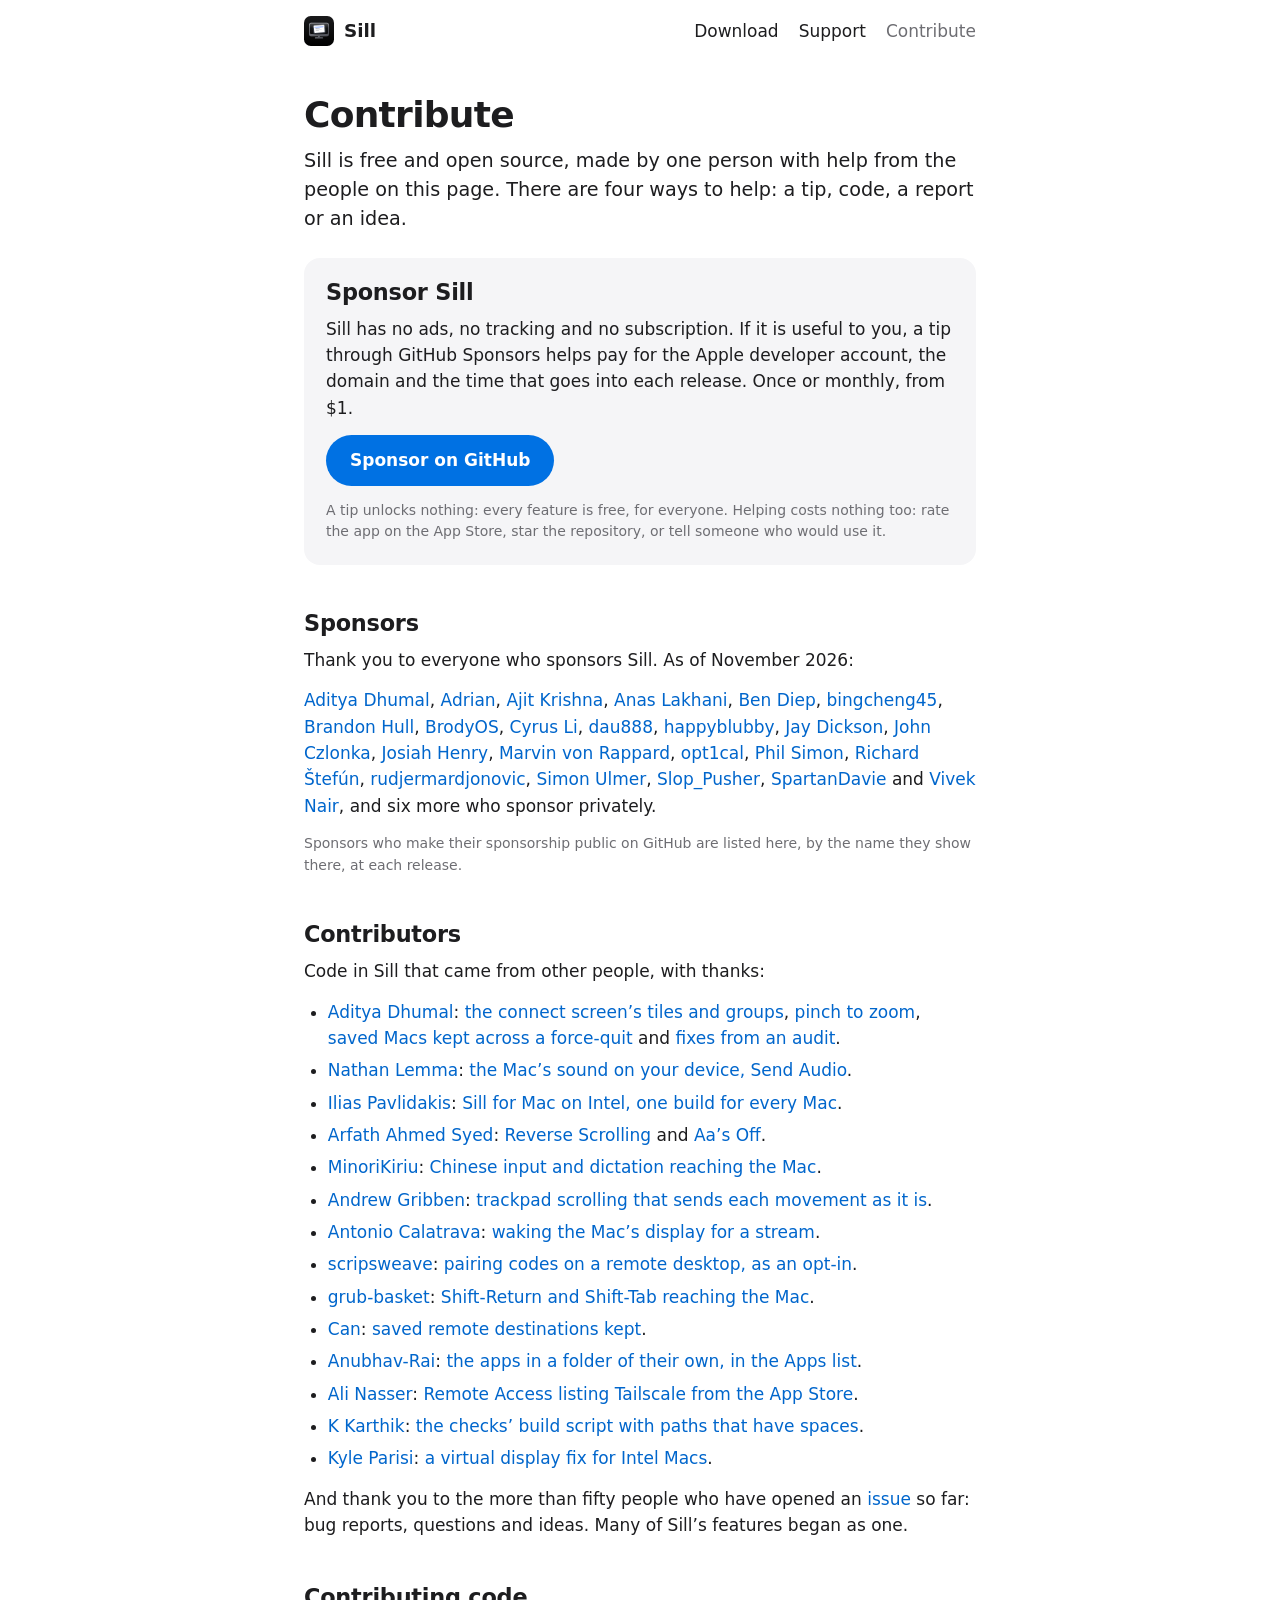
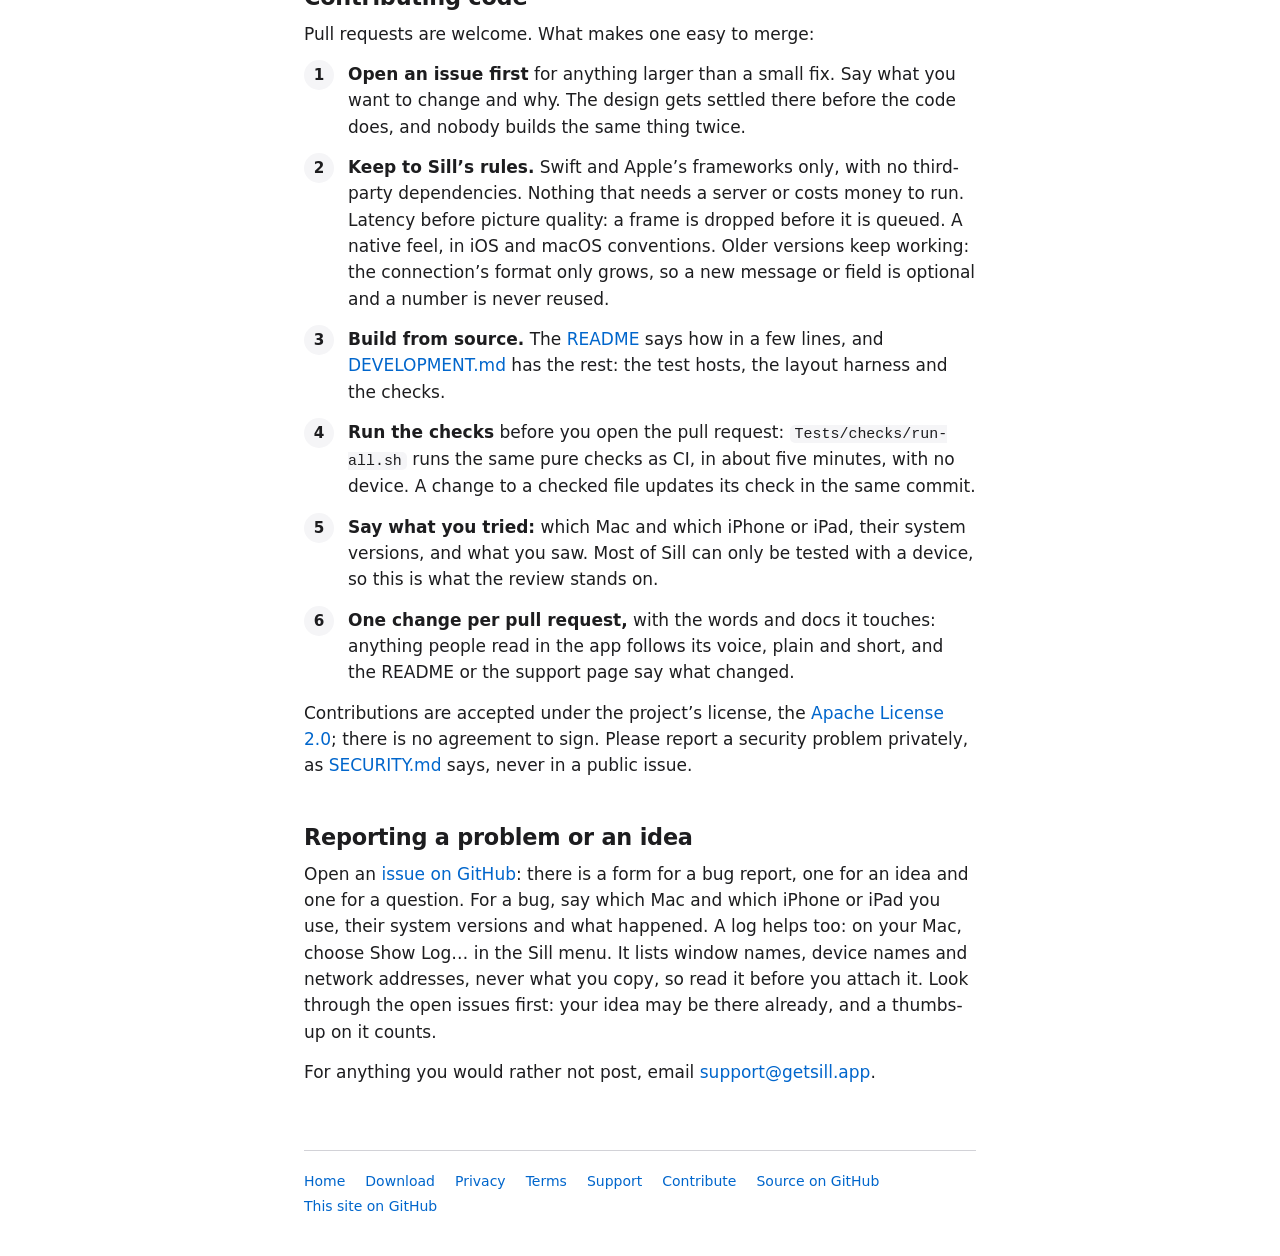
==== contribute.html @ e9876efe "Site: the contribute page, getsill.app/contribute, with its links in every page (Saffsanity/sill#299" ====
<!doctype html>
<html lang="en">
<head>
<meta charset="utf-8">
<meta name="viewport" content="width=device-width, initial-scale=1">
<meta http-equiv="Content-Security-Policy" content="default-src 'none'; style-src 'self'; img-src 'self'; base-uri 'none'; form-action 'none'">
<meta name="color-scheme" content="light dark">
<meta name="description" content="How to help make Sill: a tip through GitHub Sponsors, code, a bug report or an idea. The people who sponsor Sill and the people who have contributed to it.">
<title>Contribute to Sill</title>
<meta property="og:type" content="website">
<meta property="og:site_name" content="Sill">
<meta property="og:url" content="https://getsill.app/contribute">
<meta property="og:title" content="Contribute to Sill">
<meta property="og:description" content="Sill is free and open source. Here is how to help: a tip, code, a report or an idea, and who already has.">
<meta property="og:image" content="https://getsill.app/preview.jpg">
<meta property="og:image:width" content="1200">
<meta property="og:image:height" content="630">
<meta property="og:image:alt" content="Sill: the Mac’s Weather window on an iPhone and an iPad">
<meta name="twitter:card" content="summary_large_image">
<link rel="stylesheet" href="style.css?v=2026-11-02">
<link rel="icon" href="icon.svg" type="image/svg+xml">
</head>
<body>
<header class="site-header">
  <a class="brand" href="index.html"><img src="icon.svg" alt="" width="30" height="30">Sill</a>
  <nav aria-label="Site">
    <a href="download.html">Download</a>
    <a href="support.html">Support</a>
    <a href="contribute.html" aria-current="page">Contribute</a>
  </nav>
</header>

<main>
  <h1>Contribute</h1>
  <p class="lede">Sill is free and open source, made by one person with help from the people on this page. There are four ways to help: a tip, code, a report or an idea.</p>

  <section class="card" aria-labelledby="sponsor">
    <h2 id="sponsor">Sponsor Sill</h2>
    <p>Sill has no ads, no tracking and no subscription. If it is useful to you, a tip through GitHub Sponsors helps pay for the Apple developer account, the domain and the time that goes into each release. Once or monthly, from $1.</p>
    <p><a class="button" href="https://github.com/sponsors/Saffsanity">Sponsor on GitHub</a></p>
    <p class="muted small">A tip unlocks nothing: every feature is free, for everyone. Helping costs nothing too: rate the app on the App Store, star the repository, or tell someone who would use it.</p>
  </section>

  <h2 id="sponsors">Sponsors</h2>
  <p>Thank you to everyone who sponsors Sill. As of November 2026:</p>
  <p><a href="https://github.com/addhumal">Aditya Dhumal</a>, <a href="https://github.com/adrianxsusec">Adrian</a>, <a href="https://github.com/JitPackJoyride">Ajit Krishna</a>, <a href="https://github.com/AnasLakhani">Anas Lakhani</a>, <a href="https://github.com/bendiep">Ben Diep</a>, <a href="https://github.com/bingcheng45">bingcheng45</a>, <a href="https://github.com/brandhull">Brandon Hull</a>, <a href="https://github.com/brodyos-dev">BrodyOS</a>, <a href="https://github.com/Anzide">Cyrus Li</a>, <a href="https://github.com/dau888">dau888</a>, <a href="https://github.com/happyblubby">happyblubby</a>, <a href="https://github.com/jaydickson02">Jay Dickson</a>, <a href="https://github.com/ForensicIntelligence">John Czlonka</a>, <a href="https://github.com/Josiahhenry23">Josiah Henry</a>, <a href="https://github.com/marvinvr">Marvin von Rappard</a>, <a href="https://github.com/opt1cal">opt1cal</a>, <a href="https://github.com/philsimon">Phil Simon</a>, <a href="https://github.com/richardstefun">Richard Štefún</a>, <a href="https://github.com/rudjermardjonovic">rudjermardjonovic</a>, <a href="https://github.com/simxn-u">Simon Ulmer</a>, <a href="https://github.com/Dirtpusher">Slop_Pusher</a>, <a href="https://github.com/SpartanDavie">SpartanDavie</a> and <a href="https://github.com/viveknair1997">Vivek Nair</a>, and six more who sponsor privately.</p>
  <p class="muted small">Sponsors who make their sponsorship public on GitHub are listed here, by the name they show there, at each release.</p>

  <h2 id="contributors">Contributors</h2>
  <p>Code in Sill that came from other people, with thanks:</p>
  <ul>
    <li><a href="https://github.com/addhumal">Aditya Dhumal</a>: <a href="https://github.com/Saffsanity/sill/pull/117">the connect screen’s tiles and groups</a>, <a href="https://github.com/Saffsanity/sill/pull/196">pinch to zoom</a>, <a href="https://github.com/Saffsanity/sill/pull/224">saved Macs kept across a force-quit</a> and <a href="https://github.com/Saffsanity/sill/pull/93">fixes from an audit</a>.</li>
    <li><a href="https://github.com/Code-Tomato">Nathan Lemma</a>: <a href="https://github.com/Saffsanity/sill/pull/94">the Mac’s sound on your device, Send Audio</a>.</li>
    <li><a href="https://github.com/ipavlidakis">Ilias Pavlidakis</a>: <a href="https://github.com/Saffsanity/sill/pull/88">Sill for Mac on Intel, one build for every Mac</a>.</li>
    <li><a href="https://github.com/ArfiArfath21">Arfath Ahmed Syed</a>: <a href="https://github.com/Saffsanity/sill/pull/159">Reverse Scrolling</a> and <a href="https://github.com/Saffsanity/sill/pull/181">Aa’s Off</a>.</li>
    <li><a href="https://github.com/cinminori">MinoriKiriu</a>: <a href="https://github.com/Saffsanity/sill/pull/147">Chinese input and dictation reaching the Mac</a>.</li>
    <li><a href="https://github.com/andrewgribben">Andrew Gribben</a>: <a href="https://github.com/Saffsanity/sill/pull/217">trackpad scrolling that sends each movement as it is</a>.</li>
    <li><a href="https://github.com/acalatrava">Antonio Calatrava</a>: <a href="https://github.com/Saffsanity/sill/pull/151">waking the Mac’s display for a stream</a>.</li>
    <li><a href="https://github.com/scripsweave">scripsweave</a>: <a href="https://github.com/Saffsanity/sill/pull/157">pairing codes on a remote desktop, as an opt-in</a>.</li>
    <li><a href="https://github.com/grub-basket">grub-basket</a>: <a href="https://github.com/Saffsanity/sill/pull/110">Shift-Return and Shift-Tab reaching the Mac</a>.</li>
    <li><a href="https://github.com/eco-null">Can</a>: <a href="https://github.com/Saffsanity/sill/pull/142">saved remote destinations kept</a>.</li>
    <li><a href="https://github.com/Anubhav-Rai">Anubhav-Rai</a>: <a href="https://github.com/Saffsanity/sill/pull/136">the apps in a folder of their own, in the Apps list</a>.</li>
    <li><a href="https://github.com/itssali">Ali Nasser</a>: <a href="https://github.com/Saffsanity/sill/pull/98">Remote Access listing Tailscale from the App Store</a>.</li>
    <li><a href="https://github.com/K007-K">K Karthik</a>: <a href="https://github.com/Saffsanity/sill/pull/153">the checks’ build script with paths that have spaces</a>.</li>
    <li><a href="https://github.com/kyleparisi">Kyle Parisi</a>: <a href="https://github.com/Saffsanity/sill/pull/87">a virtual display fix for Intel Macs</a>.</li>
  </ul>
  <p>And thank you to the more than fifty people who have opened an <a href="https://github.com/Saffsanity/sill/issues?q=is%3Aissue">issue</a> so far: bug reports, questions and ideas. Many of Sill’s features began as one.</p>

  <h2 id="code">Contributing code</h2>
  <p>Pull requests are welcome. What makes one easy to merge:</p>
  <ol class="steps">
    <li><strong>Open an issue first</strong> for anything larger than a small fix. Say what you want to change and why. The design gets settled there before the code does, and nobody builds the same thing twice.</li>
    <li><strong>Keep to Sill’s rules.</strong> Swift and Apple’s frameworks only, with no third-party dependencies. Nothing that needs a server or costs money to run. Latency before picture quality: a frame is dropped before it is queued. A native feel, in iOS and macOS conventions. Older versions keep working: the connection’s format only grows, so a new message or field is optional and a number is never reused.</li>
    <li><strong>Build from source.</strong> The <a href="https://github.com/Saffsanity/sill#building-from-source">README</a> says how in a few lines, and <a href="https://github.com/Saffsanity/sill/blob/main/docs/DEVELOPMENT.md">DEVELOPMENT.md</a> has the rest: the test hosts, the layout harness and the checks.</li>
    <li><strong>Run the checks</strong> before you open the pull request: <code>Tests/checks/run-all.sh</code> runs the same pure checks as CI, in about five minutes, with no device. A change to a checked file updates its check in the same commit.</li>
    <li><strong>Say what you tried:</strong> which Mac and which iPhone or iPad, their system versions, and what you saw. Most of Sill can only be tested with a device, so this is what the review stands on.</li>
    <li><strong>One change per pull request,</strong> with the words and docs it touches: anything people read in the app follows its voice, plain and short, and the README or the support page say what changed.</li>
  </ol>
  <p>Contributions are accepted under the project’s license, the <a href="https://github.com/Saffsanity/sill/blob/main/LICENSE">Apache License 2.0</a>; there is no agreement to sign. Please report a security problem privately, as <a href="https://github.com/Saffsanity/sill/blob/main/SECURITY.md">SECURITY.md</a> says, never in a public issue.</p>

  <h2 id="issues">Reporting a problem or an idea</h2>
  <p>Open an <a href="https://github.com/Saffsanity/sill/issues/new/choose">issue on GitHub</a>: there is a form for a bug report, one for an idea and one for a question. For a bug, say which Mac and which iPhone or iPad you use, their system versions and what happened. A log helps too: on your Mac, choose Show Log… in the Sill menu. It lists window names, device names and network addresses, never what you copy, so read it before you attach it. Look through the open issues first: your idea may be there already, and a thumbs-up on it counts.</p>
  <p>For anything you would rather not post, email <!--email_off--><a href="mailto:support@getsill.app">support@getsill.app</a><!--/email_off-->.</p>
</main>

<footer class="site-footer">
  <nav aria-label="Footer">
    <a href="index.html">Home</a>
    <a href="download.html">Download</a>
    <a href="privacy.html">Privacy</a>
    <a href="terms.html">Terms</a>
    <a href="support.html">Support</a>
    <a href="contribute.html">Contribute</a>
    <a href="https://github.com/Saffsanity/sill">Source on GitHub</a>
    <a href="https://github.com/Saffsanity/sill-site">This site on GitHub</a>
  </nav>
</footer>
</body>
</html>
---- style.css ----
/* Sill's website. System fonts, light and dark, no scripts and nothing loaded from elsewhere. */

:root {
  color-scheme: light dark;
  --bg: #ffffff;
  --card: #f5f5f7;
  --text: #1d1d1f;
  --muted: #6e6e73;
  --line: #d2d2d7;
  --link: #0066cc;
  --button: #0071e3;
  --button-hover: #0077ed;
}

@media (prefers-color-scheme: dark) {
  :root {
    --bg: #000000;
    --card: #1c1c1e;
    --text: #f5f5f7;
    --muted: #a1a1a6;
    --line: #38383a;
    --link: #2997ff;
  }
}

* { box-sizing: border-box; }

html {
  -webkit-text-size-adjust: 100%;
  text-size-adjust: 100%;
}

body {
  margin: 0;
  background: var(--bg);
  color: var(--text);
  font: 17px/1.55 -apple-system, BlinkMacSystemFont, system-ui, "Segoe UI", Roboto, "Helvetica Neue", Arial, sans-serif;
  overflow-wrap: break-word;
}

.site-header, main, .site-footer {
  max-width: 44rem;
  margin: 0 auto;
  padding: 0 16px;
}

a { color: var(--link); text-decoration: none; }
a:hover { text-decoration: underline; }
a:focus-visible { outline: 2px solid var(--link); outline-offset: 2px; border-radius: 4px; }

/* Header and footer */

.site-header {
  display: flex;
  flex-wrap: wrap;
  align-items: center;
  justify-content: space-between;
  gap: 8px 24px;
  padding-top: 16px;
  padding-bottom: 16px;
}

.brand {
  display: inline-flex;
  align-items: center;
  gap: 10px;
  color: var(--text);
  font-weight: 600;
  font-size: 1.15rem;
}
.brand:hover { text-decoration: none; }
.brand img { width: 30px; height: 30px; border-radius: 22.5%; }

.site-header nav, .site-footer nav {
  display: flex;
  flex-wrap: wrap;
  gap: 4px 20px;
}
.site-header nav a { color: var(--text); }
.site-header nav a[aria-current="page"] { color: var(--muted); }

.site-footer {
  margin-top: 64px;
  padding-bottom: 40px;
  font-size: 0.875rem;
}
/* The rule sits on the nav, so it lines up with the text above instead of the page's gutters. */
.site-footer nav {
  padding-top: 20px;
  border-top: 1px solid var(--line);
}

/* Text */

h1 {
  font-size: 2.25rem;
  line-height: 1.15;
  letter-spacing: -0.02em;
  margin: 32px 0 12px;
}
h2 {
  font-size: 1.4rem;
  line-height: 1.25;
  letter-spacing: -0.01em;
  margin: 44px 0 10px;
}
h3 {
  font-size: 1.05rem;
  margin: 24px 0 6px;
}

p, ul, ol { margin: 0 0 14px; }
ul, ol { padding-left: 1.4em; }
li { margin: 6px 0; }

.lede { font-size: 1.2rem; line-height: 1.5; }
.muted { color: var(--muted); }
.small { font-size: 0.875rem; }

code {
  font-family: ui-monospace, SFMono-Regular, Menlo, Consolas, monospace;
  font-size: 0.88em;
  background: var(--card);
  border-radius: 5px;
  padding: 1px 5px;
}
/* A SHA-256 is 64 characters with no spaces: let it wrap on a phone instead of widening the page. */
.hash code { overflow-wrap: anywhere; word-break: break-all; }
/* A Terminal command's long paths: wrapped at its spaces, and inside a path only where one is wider than the page;
   never inside an option, which a hyphen would split ("--" over "unblockapp"). */
.command code { overflow-wrap: anywhere; }
.command .option { white-space: nowrap; }

/* Home */

.hero { text-align: center; padding-top: 24px; }
.hero > img { width: 112px; height: 112px; border-radius: 22.5%; }
.hero h1 { font-size: 3rem; margin-top: 16px; }
.hero .lede { font-size: 1.35rem; margin-bottom: 0; }
.intro { font-size: 1.1rem; margin-top: 40px; }

/* Buttons and the release box */

.button {
  display: inline-block;
  background: var(--button);
  color: #ffffff;
  font-weight: 600;
  padding: 12px 24px;
  border-radius: 980px;
}
.button:hover { background: var(--button-hover); text-decoration: none; }
.button:focus-visible { outline-offset: 3px; border-radius: 980px; }

.cta { display: flex; flex-wrap: wrap; justify-content: center; align-items: center; gap: 12px 18px; margin: 28px 0 8px; }
.cta img { display: block; width: 180px; height: 60px; }
.cta a:focus-visible { outline-offset: 4px; }
.badge { margin: 12px 0 4px; }
.badge img { display: inline-block; width: 180px; height: 60px; vertical-align: middle; }
.badge a:focus-visible { outline-offset: 4px; }

.card {
  background: var(--card);
  border-radius: 16px;
  padding: 20px 22px 8px;
  margin: 24px 0;
}
.card h2 { margin-top: 0; }

/* Numbered steps */

ol.steps {
  list-style: none;
  counter-reset: step;
  padding-left: 0;
}
ol.steps > li {
  counter-increment: step;
  position: relative;
  padding-left: 44px;
  margin: 14px 0;
  min-height: 30px;
}
ol.steps > li::before {
  content: counter(step);
  position: absolute;
  left: 0;
  top: -1px;
  width: 30px;
  height: 30px;
  border-radius: 50%;
  background: var(--card);
  color: var(--text);
  font-weight: 600;
  font-size: 0.95rem;
  line-height: 30px;
  text-align: center;
}
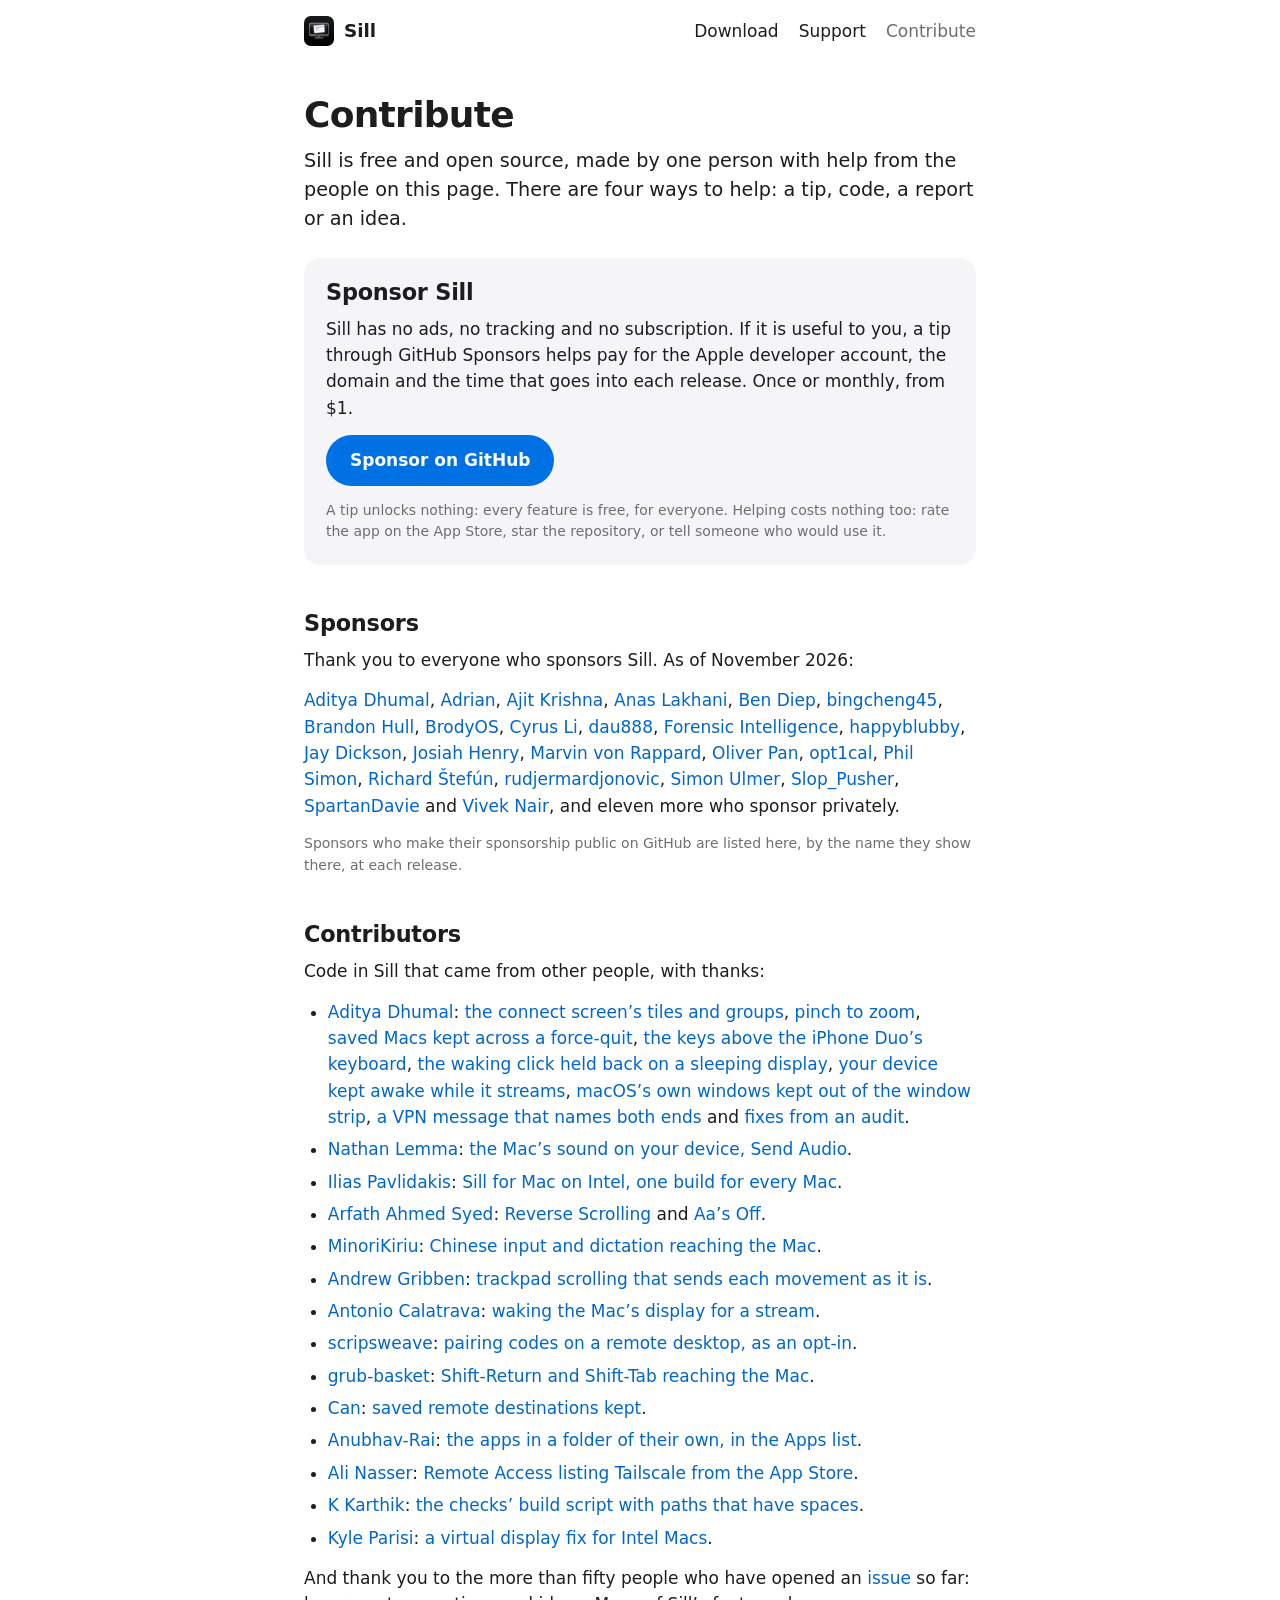
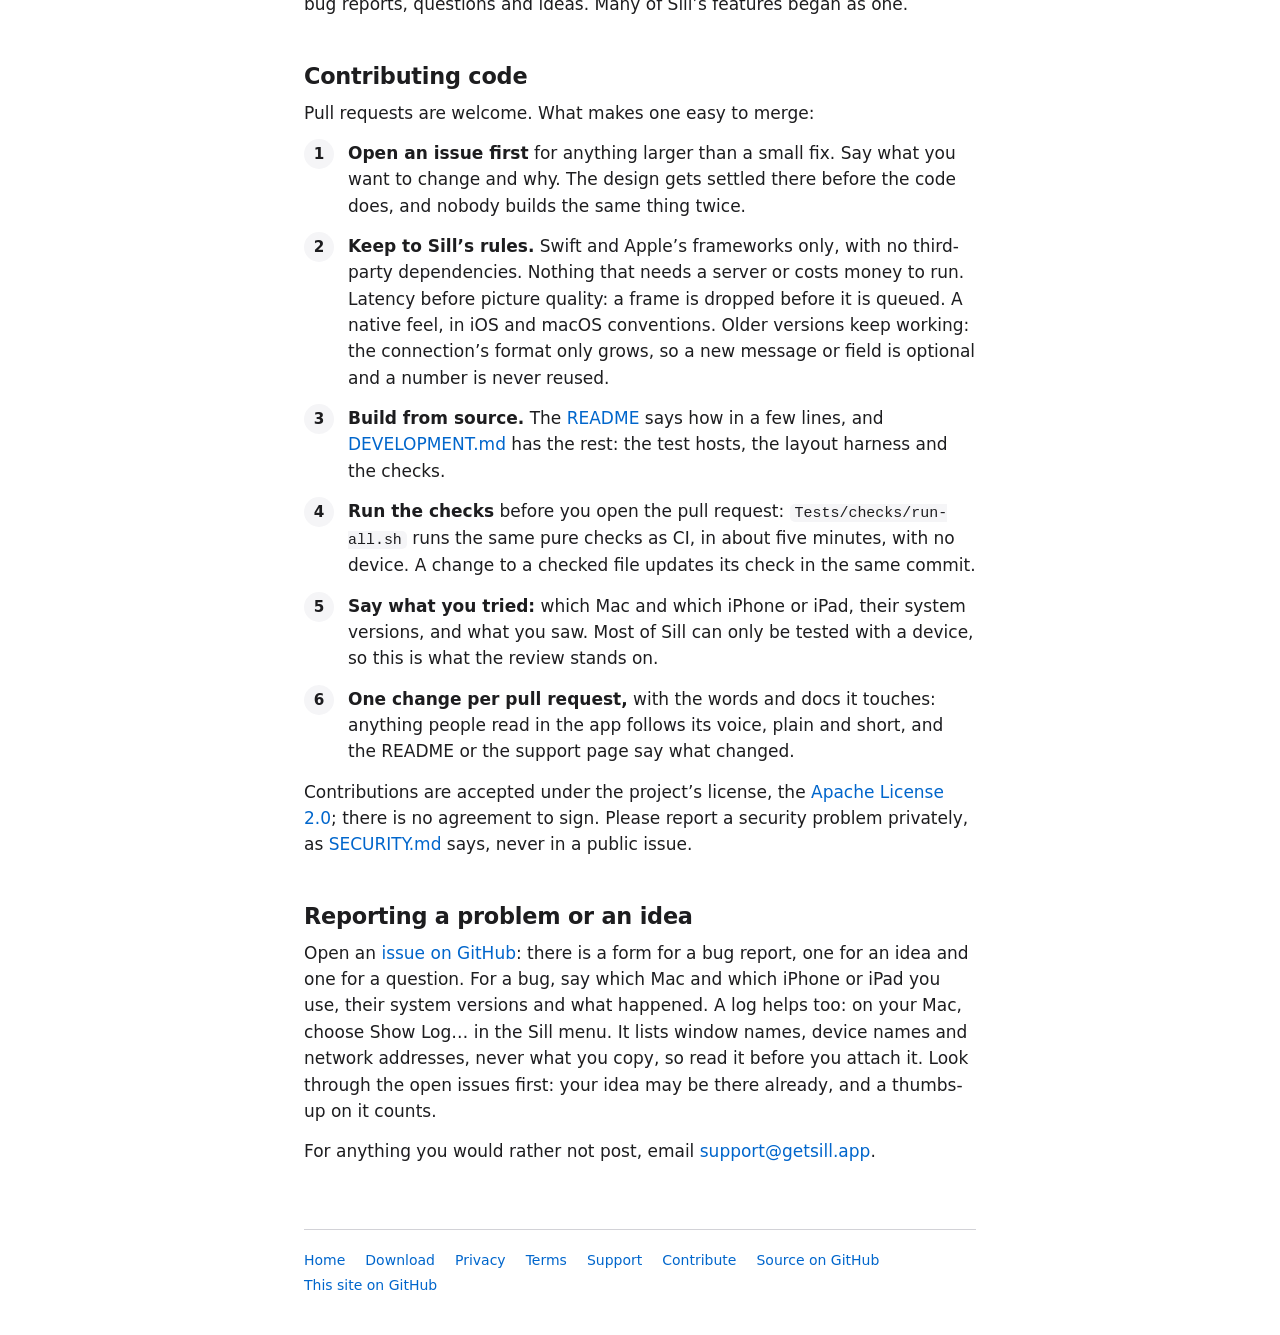
==== commit d1b14097: "Site for Sill 0.6.1" ====
--- a/contribute.html
+++ b/contribute.html
@@ -43,13 +43,13 @@
 
   <h2 id="sponsors">Sponsors</h2>
   <p>Thank you to everyone who sponsors Sill. As of November 2026:</p>
-  <p><a href="https://github.com/addhumal">Aditya Dhumal</a>, <a href="https://github.com/adrianxsusec">Adrian</a>, <a href="https://github.com/JitPackJoyride">Ajit Krishna</a>, <a href="https://github.com/AnasLakhani">Anas Lakhani</a>, <a href="https://github.com/bendiep">Ben Diep</a>, <a href="https://github.com/bingcheng45">bingcheng45</a>, <a href="https://github.com/brandhull">Brandon Hull</a>, <a href="https://github.com/brodyos-dev">BrodyOS</a>, <a href="https://github.com/Anzide">Cyrus Li</a>, <a href="https://github.com/dau888">dau888</a>, <a href="https://github.com/happyblubby">happyblubby</a>, <a href="https://github.com/jaydickson02">Jay Dickson</a>, <a href="https://github.com/ForensicIntelligence">John Czlonka</a>, <a href="https://github.com/Josiahhenry23">Josiah Henry</a>, <a href="https://github.com/marvinvr">Marvin von Rappard</a>, <a href="https://github.com/opt1cal">opt1cal</a>, <a href="https://github.com/philsimon">Phil Simon</a>, <a href="https://github.com/richardstefun">Richard Štefún</a>, <a href="https://github.com/rudjermardjonovic">rudjermardjonovic</a>, <a href="https://github.com/simxn-u">Simon Ulmer</a>, <a href="https://github.com/Dirtpusher">Slop_Pusher</a>, <a href="https://github.com/SpartanDavie">SpartanDavie</a> and <a href="https://github.com/viveknair1997">Vivek Nair</a>, and six more who sponsor privately.</p>
+  <p><a href="https://github.com/addhumal">Aditya Dhumal</a>, <a href="https://github.com/adrianxsusec">Adrian</a>, <a href="https://github.com/JitPackJoyride">Ajit Krishna</a>, <a href="https://github.com/AnasLakhani">Anas Lakhani</a>, <a href="https://github.com/bendiep">Ben Diep</a>, <a href="https://github.com/bingcheng45">bingcheng45</a>, <a href="https://github.com/brandhull">Brandon Hull</a>, <a href="https://github.com/brodyos-dev">BrodyOS</a>, <a href="https://github.com/Anzide">Cyrus Li</a>, <a href="https://github.com/dau888">dau888</a>, <a href="https://github.com/ForensicIntelligence">Forensic Intelligence</a>, <a href="https://github.com/happyblubby">happyblubby</a>, <a href="https://github.com/jaydickson02">Jay Dickson</a>, <a href="https://github.com/Josiahhenry23">Josiah Henry</a>, <a href="https://github.com/marvinvr">Marvin von Rappard</a>, <a href="https://github.com/fluid-design-io">Oliver Pan</a>, <a href="https://github.com/opt1cal">opt1cal</a>, <a href="https://github.com/philsimon">Phil Simon</a>, <a href="https://github.com/richardstefun">Richard Štefún</a>, <a href="https://github.com/rudjermardjonovic">rudjermardjonovic</a>, <a href="https://github.com/simxn-u">Simon Ulmer</a>, <a href="https://github.com/Dirtpusher">Slop_Pusher</a>, <a href="https://github.com/SpartanDavie">SpartanDavie</a> and <a href="https://github.com/viveknair1997">Vivek Nair</a>, and eleven more who sponsor privately.</p>
   <p class="muted small">Sponsors who make their sponsorship public on GitHub are listed here, by the name they show there, at each release.</p>
 
   <h2 id="contributors">Contributors</h2>
   <p>Code in Sill that came from other people, with thanks:</p>
   <ul>
-    <li><a href="https://github.com/addhumal">Aditya Dhumal</a>: <a href="https://github.com/Saffsanity/sill/pull/117">the connect screen’s tiles and groups</a>, <a href="https://github.com/Saffsanity/sill/pull/196">pinch to zoom</a>, <a href="https://github.com/Saffsanity/sill/pull/224">saved Macs kept across a force-quit</a> and <a href="https://github.com/Saffsanity/sill/pull/93">fixes from an audit</a>.</li>
+    <li><a href="https://github.com/addhumal">Aditya Dhumal</a>: <a href="https://github.com/Saffsanity/sill/pull/117">the connect screen’s tiles and groups</a>, <a href="https://github.com/Saffsanity/sill/pull/196">pinch to zoom</a>, <a href="https://github.com/Saffsanity/sill/pull/224">saved Macs kept across a force-quit</a>, <a href="https://github.com/Saffsanity/sill/pull/220">the keys above the iPhone Duo’s keyboard</a>, <a href="https://github.com/Saffsanity/sill/pull/228">the waking click held back on a sleeping display</a>, <a href="https://github.com/Saffsanity/sill/pull/230">your device kept awake while it streams</a>, <a href="https://github.com/Saffsanity/sill/pull/223">macOS’s own windows kept out of the window strip</a>, <a href="https://github.com/Saffsanity/sill/pull/320">a VPN message that names both ends</a> and <a href="https://github.com/Saffsanity/sill/pull/93">fixes from an audit</a>.</li>
     <li><a href="https://github.com/Code-Tomato">Nathan Lemma</a>: <a href="https://github.com/Saffsanity/sill/pull/94">the Mac’s sound on your device, Send Audio</a>.</li>
     <li><a href="https://github.com/ipavlidakis">Ilias Pavlidakis</a>: <a href="https://github.com/Saffsanity/sill/pull/88">Sill for Mac on Intel, one build for every Mac</a>.</li>
     <li><a href="https://github.com/ArfiArfath21">Arfath Ahmed Syed</a>: <a href="https://github.com/Saffsanity/sill/pull/159">Reverse Scrolling</a> and <a href="https://github.com/Saffsanity/sill/pull/181">Aa’s Off</a>.</li>
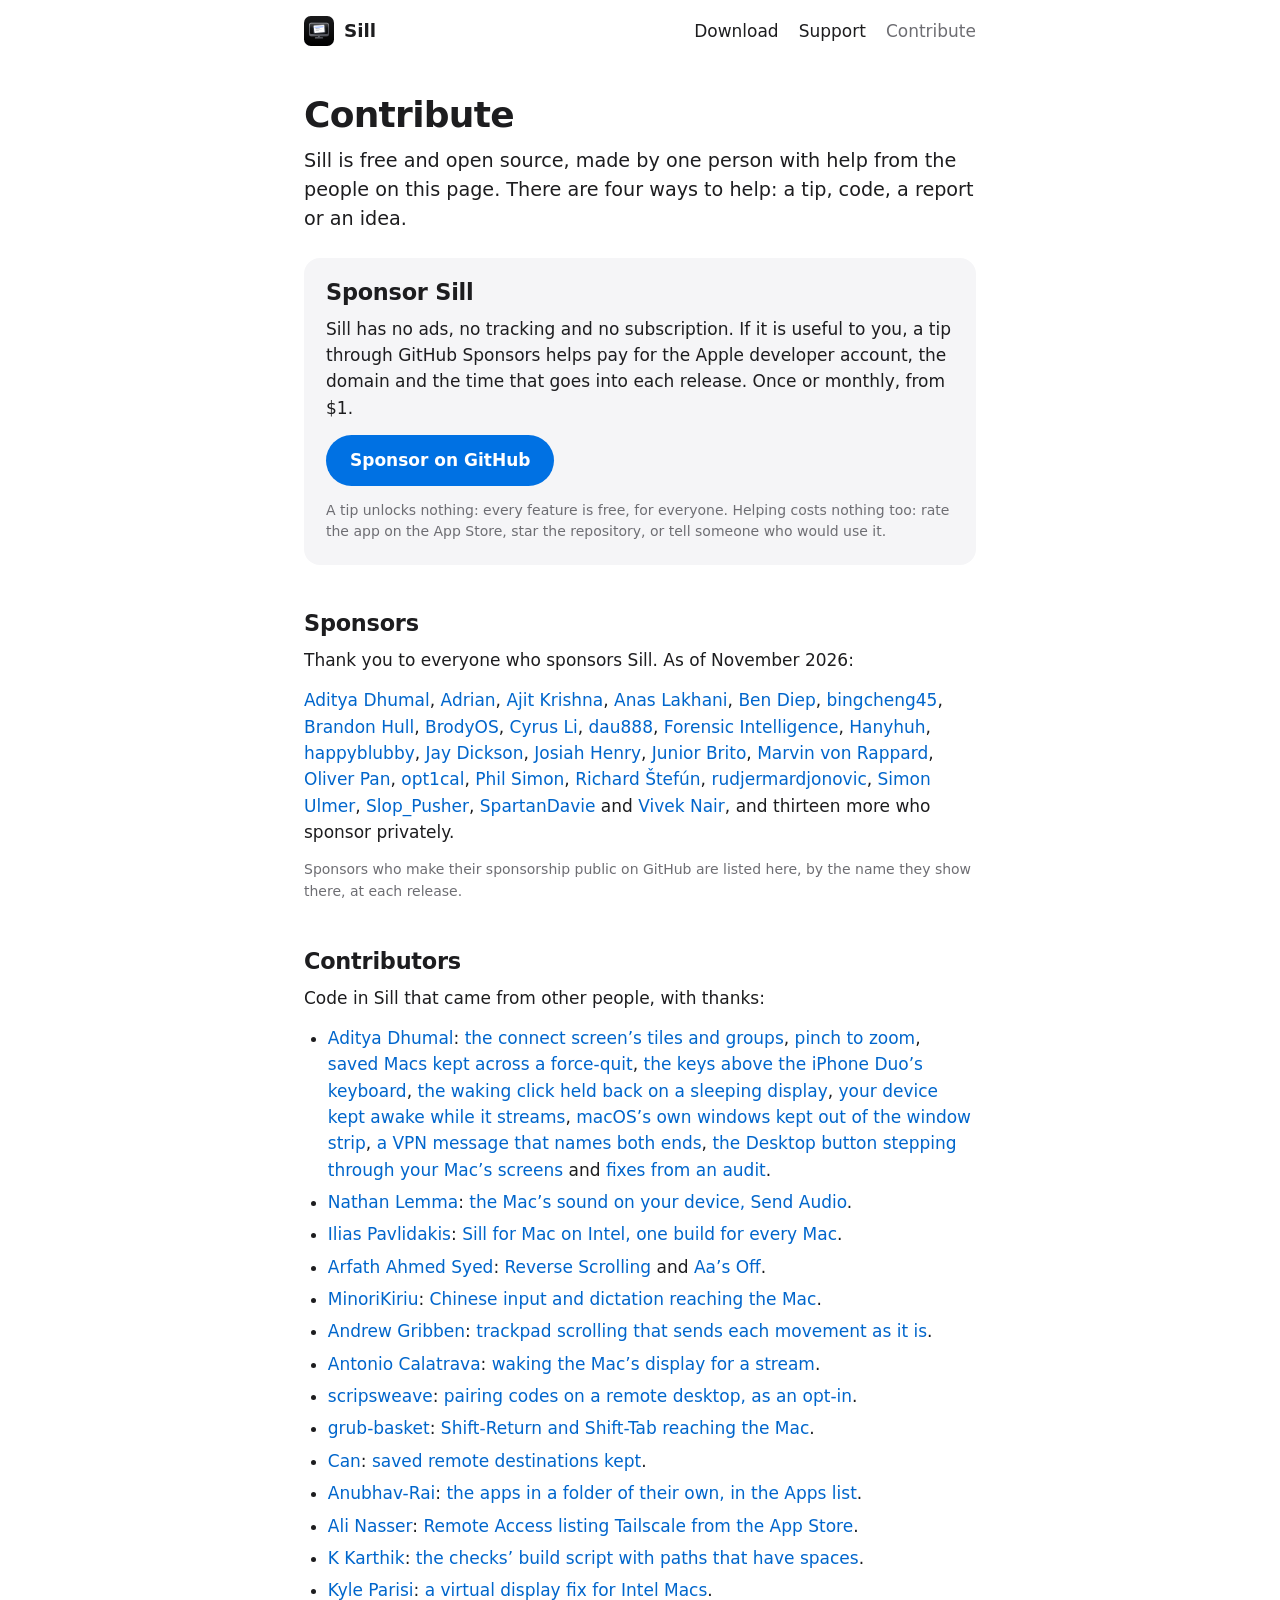
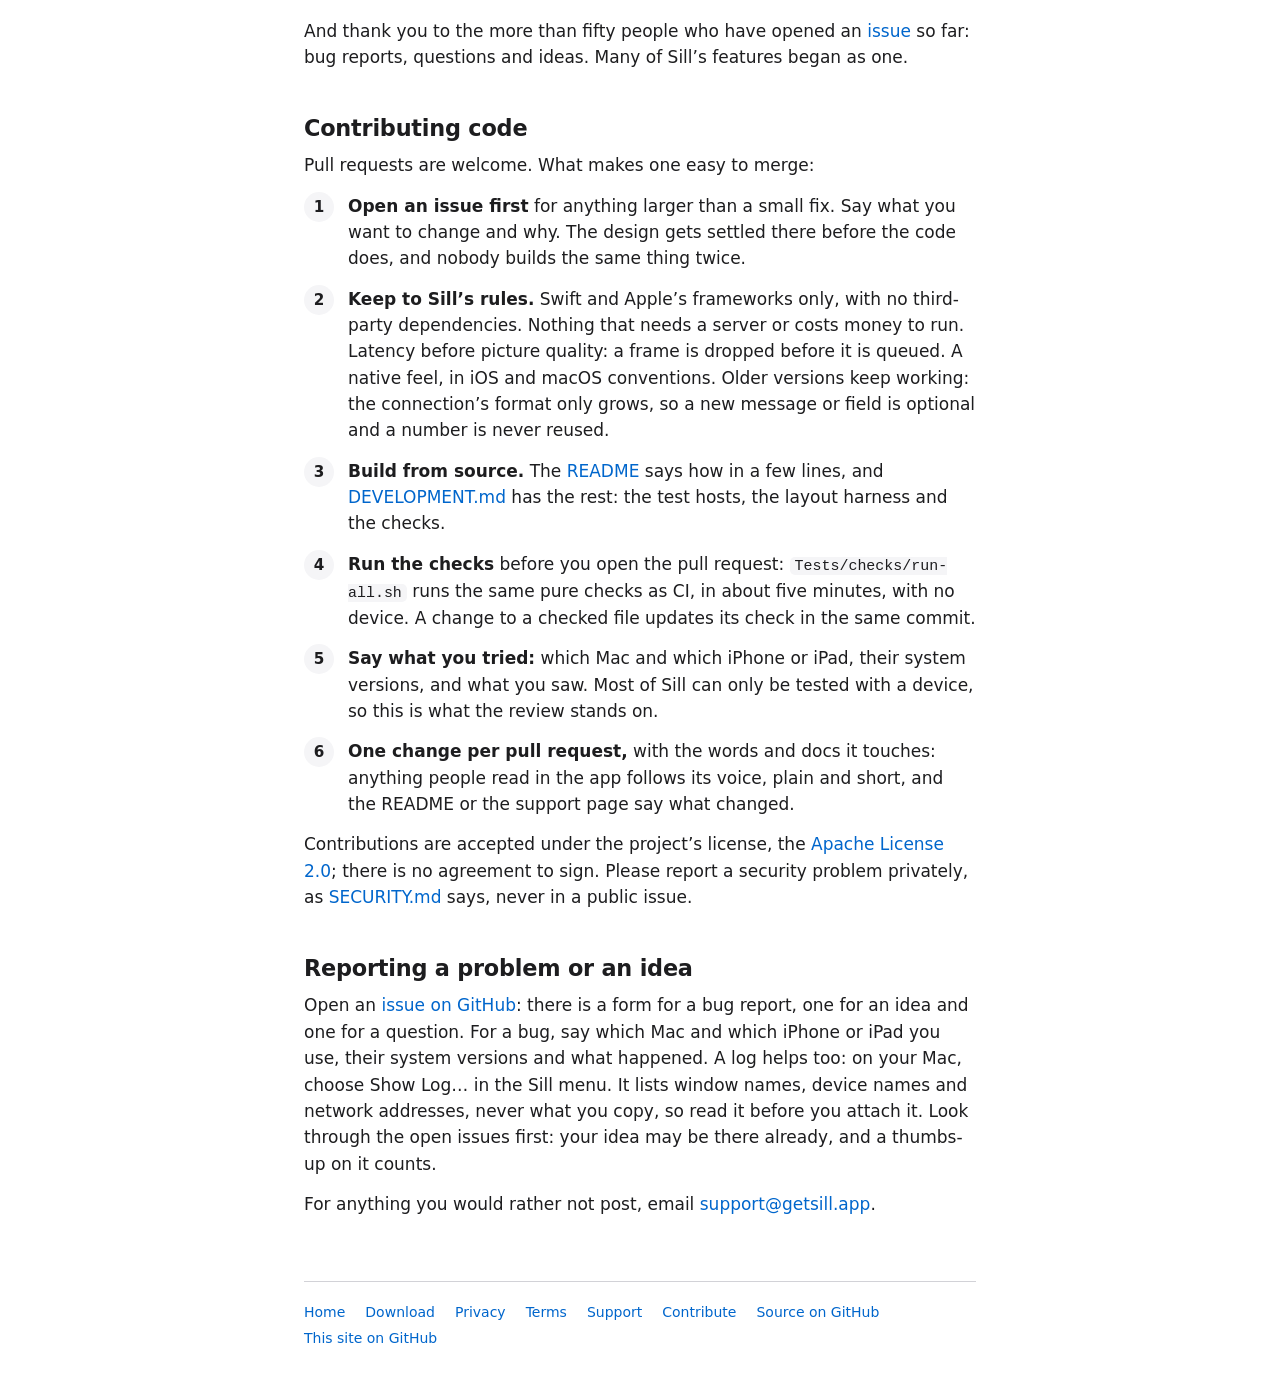
==== commit b5228bb8: "Site for Sill 0.6.2 From Saffsanity/sill at 4e00c80 (the tag v0.6.2, pull request #378): the support" ====
--- a/contribute.html
+++ b/contribute.html
@@ -43,13 +43,13 @@
 
   <h2 id="sponsors">Sponsors</h2>
   <p>Thank you to everyone who sponsors Sill. As of November 2026:</p>
-  <p><a href="https://github.com/addhumal">Aditya Dhumal</a>, <a href="https://github.com/adrianxsusec">Adrian</a>, <a href="https://github.com/JitPackJoyride">Ajit Krishna</a>, <a href="https://github.com/AnasLakhani">Anas Lakhani</a>, <a href="https://github.com/bendiep">Ben Diep</a>, <a href="https://github.com/bingcheng45">bingcheng45</a>, <a href="https://github.com/brandhull">Brandon Hull</a>, <a href="https://github.com/brodyos-dev">BrodyOS</a>, <a href="https://github.com/Anzide">Cyrus Li</a>, <a href="https://github.com/dau888">dau888</a>, <a href="https://github.com/ForensicIntelligence">Forensic Intelligence</a>, <a href="https://github.com/happyblubby">happyblubby</a>, <a href="https://github.com/jaydickson02">Jay Dickson</a>, <a href="https://github.com/Josiahhenry23">Josiah Henry</a>, <a href="https://github.com/marvinvr">Marvin von Rappard</a>, <a href="https://github.com/fluid-design-io">Oliver Pan</a>, <a href="https://github.com/opt1cal">opt1cal</a>, <a href="https://github.com/philsimon">Phil Simon</a>, <a href="https://github.com/richardstefun">Richard Štefún</a>, <a href="https://github.com/rudjermardjonovic">rudjermardjonovic</a>, <a href="https://github.com/simxn-u">Simon Ulmer</a>, <a href="https://github.com/Dirtpusher">Slop_Pusher</a>, <a href="https://github.com/SpartanDavie">SpartanDavie</a> and <a href="https://github.com/viveknair1997">Vivek Nair</a>, and eleven more who sponsor privately.</p>
+  <p><a href="https://github.com/addhumal">Aditya Dhumal</a>, <a href="https://github.com/adrianxsusec">Adrian</a>, <a href="https://github.com/JitPackJoyride">Ajit Krishna</a>, <a href="https://github.com/AnasLakhani">Anas Lakhani</a>, <a href="https://github.com/bendiep">Ben Diep</a>, <a href="https://github.com/bingcheng45">bingcheng45</a>, <a href="https://github.com/brandhull">Brandon Hull</a>, <a href="https://github.com/brodyos-dev">BrodyOS</a>, <a href="https://github.com/Anzide">Cyrus Li</a>, <a href="https://github.com/dau888">dau888</a>, <a href="https://github.com/ForensicIntelligence">Forensic Intelligence</a>, <a href="https://github.com/Hanyhuh">Hanyhuh</a>, <a href="https://github.com/happyblubby">happyblubby</a>, <a href="https://github.com/jaydickson02">Jay Dickson</a>, <a href="https://github.com/Josiahhenry23">Josiah Henry</a>, <a href="https://github.com/juniorbrito0">Junior Brito</a>, <a href="https://github.com/marvinvr">Marvin von Rappard</a>, <a href="https://github.com/fluid-design-io">Oliver Pan</a>, <a href="https://github.com/opt1cal">opt1cal</a>, <a href="https://github.com/philsimon">Phil Simon</a>, <a href="https://github.com/richardstefun">Richard Štefún</a>, <a href="https://github.com/rudjermardjonovic">rudjermardjonovic</a>, <a href="https://github.com/simxn-u">Simon Ulmer</a>, <a href="https://github.com/Dirtpusher">Slop_Pusher</a>, <a href="https://github.com/SpartanDavie">SpartanDavie</a> and <a href="https://github.com/viveknair1997">Vivek Nair</a>, and thirteen more who sponsor privately.</p>
   <p class="muted small">Sponsors who make their sponsorship public on GitHub are listed here, by the name they show there, at each release.</p>
 
   <h2 id="contributors">Contributors</h2>
   <p>Code in Sill that came from other people, with thanks:</p>
   <ul>
-    <li><a href="https://github.com/addhumal">Aditya Dhumal</a>: <a href="https://github.com/Saffsanity/sill/pull/117">the connect screen’s tiles and groups</a>, <a href="https://github.com/Saffsanity/sill/pull/196">pinch to zoom</a>, <a href="https://github.com/Saffsanity/sill/pull/224">saved Macs kept across a force-quit</a>, <a href="https://github.com/Saffsanity/sill/pull/220">the keys above the iPhone Duo’s keyboard</a>, <a href="https://github.com/Saffsanity/sill/pull/228">the waking click held back on a sleeping display</a>, <a href="https://github.com/Saffsanity/sill/pull/230">your device kept awake while it streams</a>, <a href="https://github.com/Saffsanity/sill/pull/223">macOS’s own windows kept out of the window strip</a>, <a href="https://github.com/Saffsanity/sill/pull/320">a VPN message that names both ends</a> and <a href="https://github.com/Saffsanity/sill/pull/93">fixes from an audit</a>.</li>
+    <li><a href="https://github.com/addhumal">Aditya Dhumal</a>: <a href="https://github.com/Saffsanity/sill/pull/117">the connect screen’s tiles and groups</a>, <a href="https://github.com/Saffsanity/sill/pull/196">pinch to zoom</a>, <a href="https://github.com/Saffsanity/sill/pull/224">saved Macs kept across a force-quit</a>, <a href="https://github.com/Saffsanity/sill/pull/220">the keys above the iPhone Duo’s keyboard</a>, <a href="https://github.com/Saffsanity/sill/pull/228">the waking click held back on a sleeping display</a>, <a href="https://github.com/Saffsanity/sill/pull/230">your device kept awake while it streams</a>, <a href="https://github.com/Saffsanity/sill/pull/223">macOS’s own windows kept out of the window strip</a>, <a href="https://github.com/Saffsanity/sill/pull/320">a VPN message that names both ends</a>, <a href="https://github.com/Saffsanity/sill/pull/173">the Desktop button stepping through your Mac’s screens</a> and <a href="https://github.com/Saffsanity/sill/pull/93">fixes from an audit</a>.</li>
     <li><a href="https://github.com/Code-Tomato">Nathan Lemma</a>: <a href="https://github.com/Saffsanity/sill/pull/94">the Mac’s sound on your device, Send Audio</a>.</li>
     <li><a href="https://github.com/ipavlidakis">Ilias Pavlidakis</a>: <a href="https://github.com/Saffsanity/sill/pull/88">Sill for Mac on Intel, one build for every Mac</a>.</li>
     <li><a href="https://github.com/ArfiArfath21">Arfath Ahmed Syed</a>: <a href="https://github.com/Saffsanity/sill/pull/159">Reverse Scrolling</a> and <a href="https://github.com/Saffsanity/sill/pull/181">Aa’s Off</a>.</li>
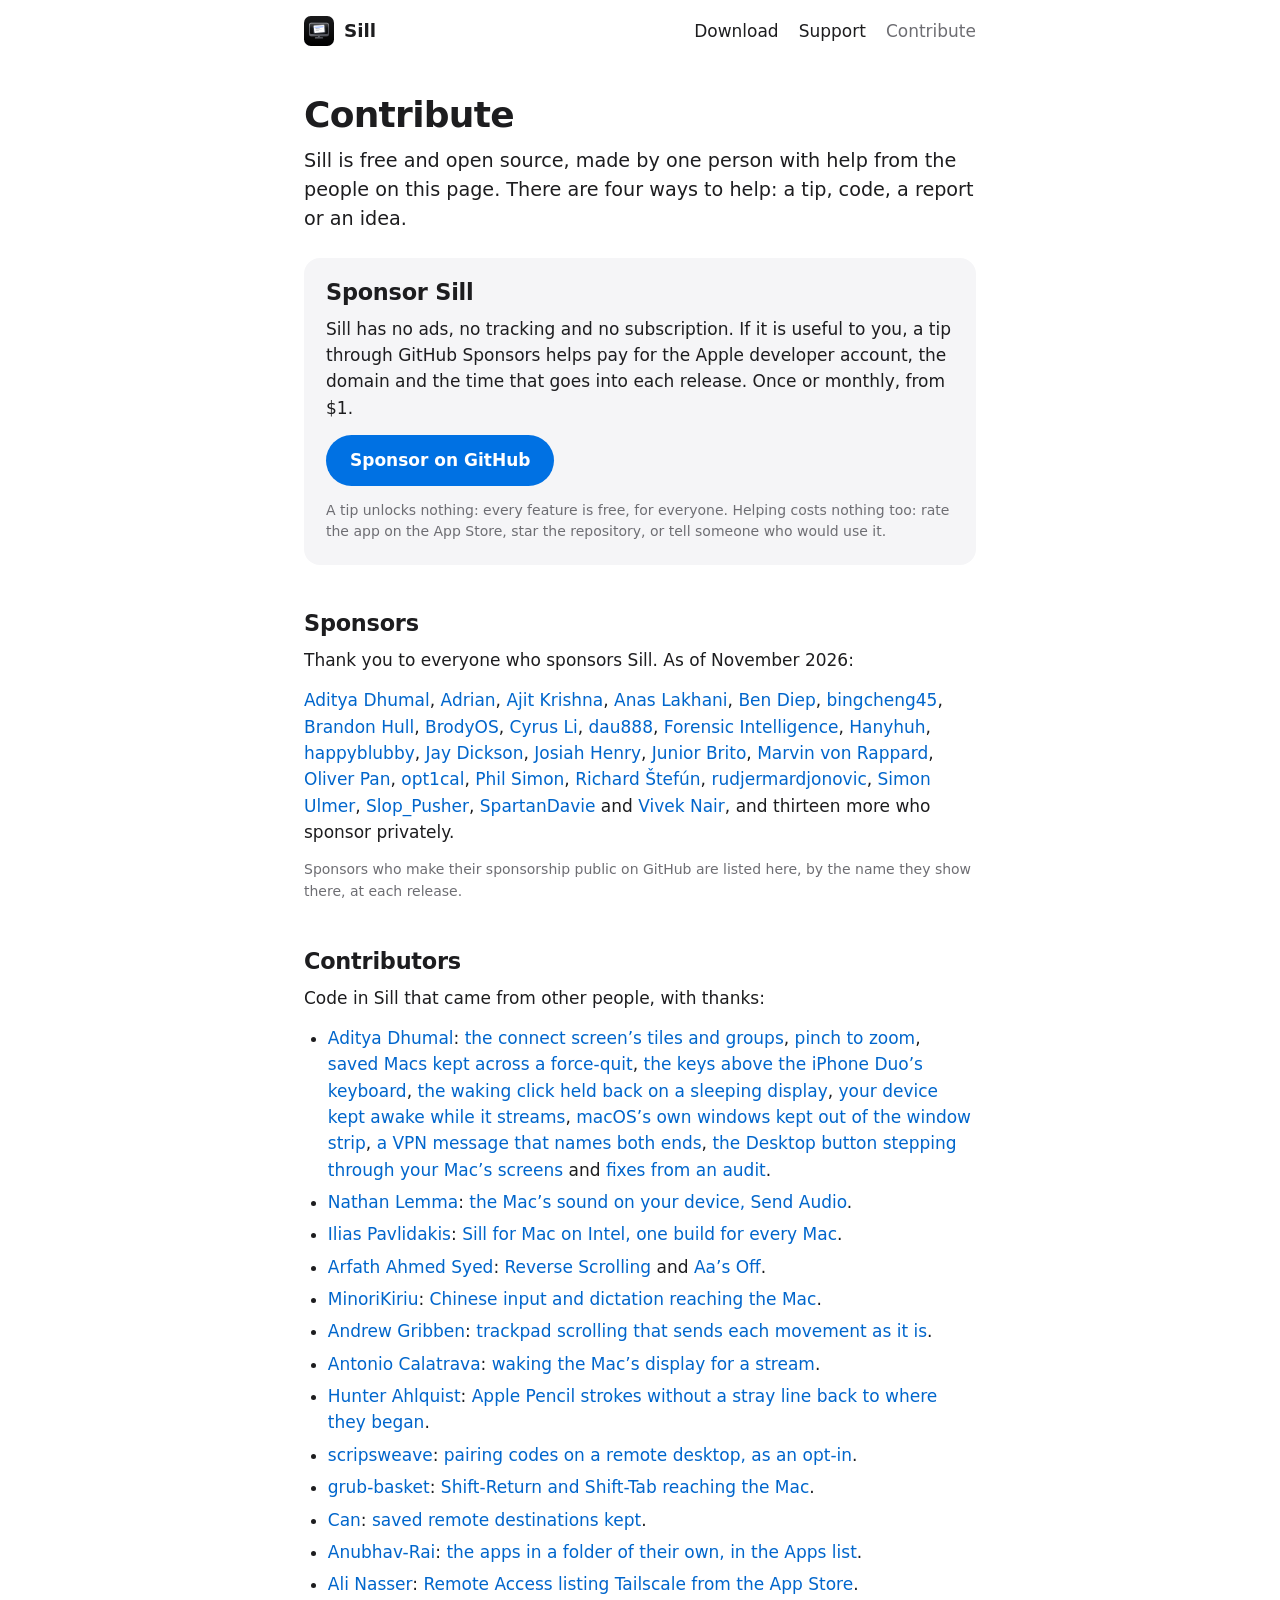
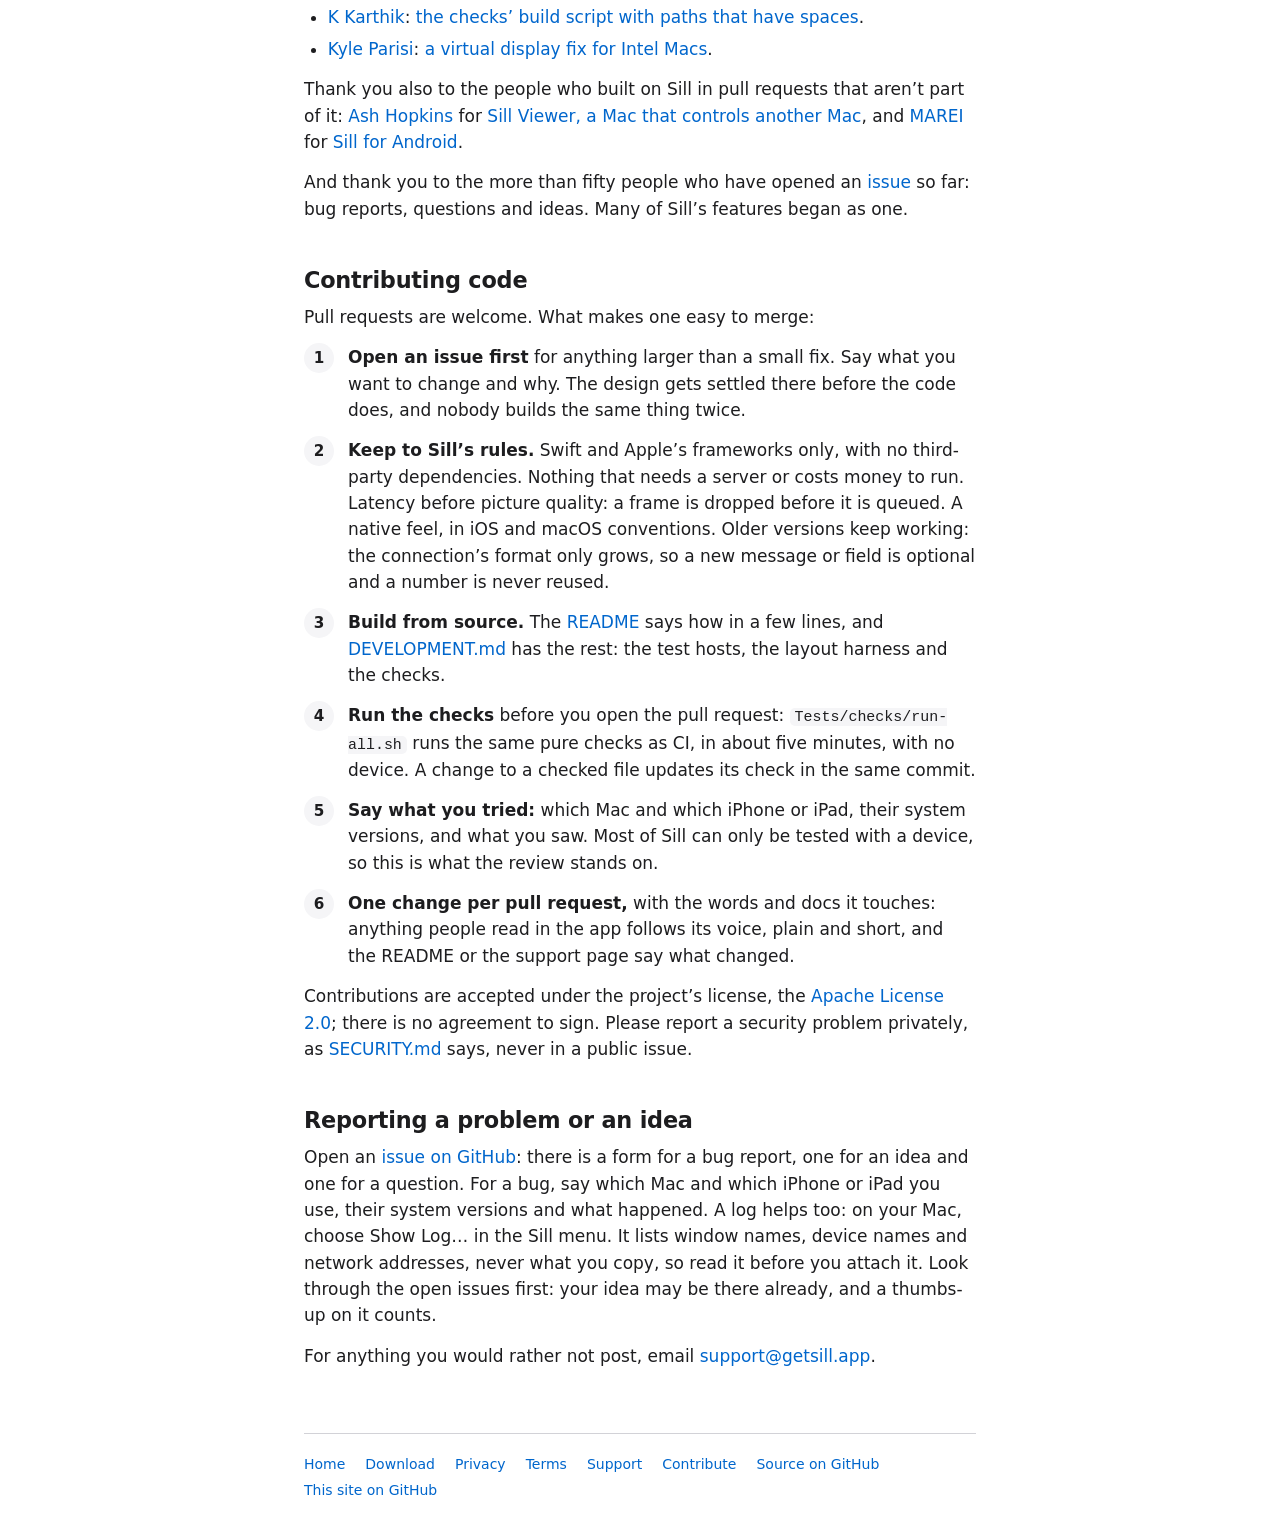
==== commit 60d6de39: "Site: the way back into a Mac that Sill cannot show, and credit owed on the contribute page (Saffsan" ====
--- a/contribute.html
+++ b/contribute.html
@@ -56,6 +56,7 @@
     <li><a href="https://github.com/cinminori">MinoriKiriu</a>: <a href="https://github.com/Saffsanity/sill/pull/147">Chinese input and dictation reaching the Mac</a>.</li>
     <li><a href="https://github.com/andrewgribben">Andrew Gribben</a>: <a href="https://github.com/Saffsanity/sill/pull/217">trackpad scrolling that sends each movement as it is</a>.</li>
     <li><a href="https://github.com/acalatrava">Antonio Calatrava</a>: <a href="https://github.com/Saffsanity/sill/pull/151">waking the Mac’s display for a stream</a>.</li>
+    <li><a href="https://github.com/HunterAhlquist">Hunter Ahlquist</a>: <a href="https://github.com/Saffsanity/sill/pull/335">Apple Pencil strokes without a stray line back to where they began</a>.</li>
     <li><a href="https://github.com/scripsweave">scripsweave</a>: <a href="https://github.com/Saffsanity/sill/pull/157">pairing codes on a remote desktop, as an opt-in</a>.</li>
     <li><a href="https://github.com/grub-basket">grub-basket</a>: <a href="https://github.com/Saffsanity/sill/pull/110">Shift-Return and Shift-Tab reaching the Mac</a>.</li>
     <li><a href="https://github.com/eco-null">Can</a>: <a href="https://github.com/Saffsanity/sill/pull/142">saved remote destinations kept</a>.</li>
@@ -64,6 +65,7 @@
     <li><a href="https://github.com/K007-K">K Karthik</a>: <a href="https://github.com/Saffsanity/sill/pull/153">the checks’ build script with paths that have spaces</a>.</li>
     <li><a href="https://github.com/kyleparisi">Kyle Parisi</a>: <a href="https://github.com/Saffsanity/sill/pull/87">a virtual display fix for Intel Macs</a>.</li>
   </ul>
+  <p>Thank you also to the people who built on Sill in pull requests that aren’t part of it: <a href="https://github.com/ashleigh-hopkins">Ash Hopkins</a> for <a href="https://github.com/Saffsanity/sill/pull/66">Sill Viewer, a Mac that controls another Mac</a>, and <a href="https://github.com/omarei-omoto">MAREI</a> for <a href="https://github.com/Saffsanity/sill/pull/89">Sill for Android</a>.</p>
   <p>And thank you to the more than fifty people who have opened an <a href="https://github.com/Saffsanity/sill/issues?q=is%3Aissue">issue</a> so far: bug reports, questions and ideas. Many of Sill’s features began as one.</p>
 
   <h2 id="code">Contributing code</h2>
